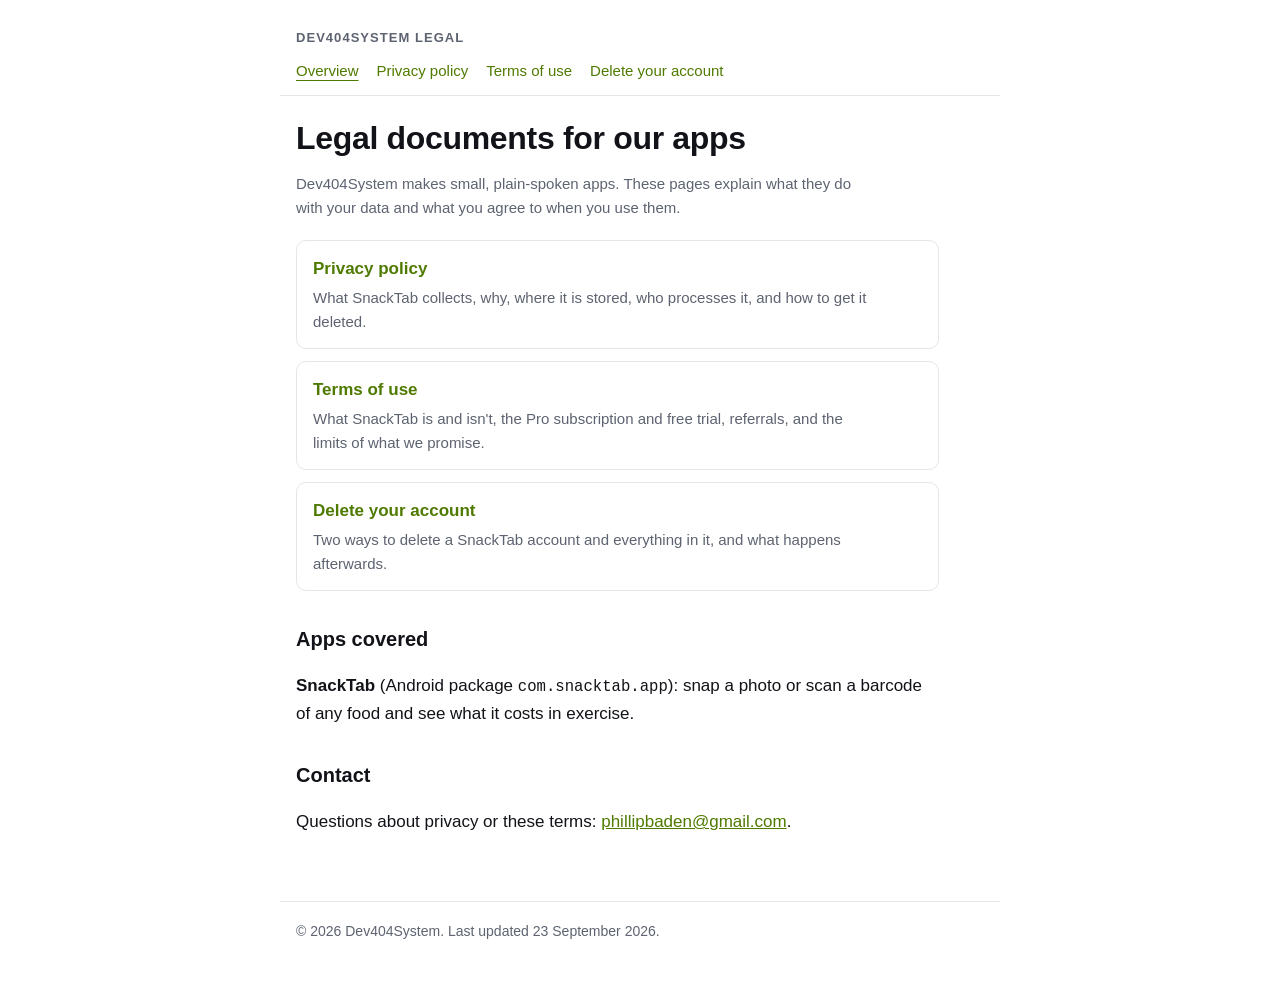
==== index.html @ 414226e0 "Dev404System Legal: SnackTab privacy policy, terms of use, account deletion Co-Authored-By: Claude F" ====
<!doctype html>
<html lang="en">
<head>
  <meta charset="utf-8">
  <meta name="viewport" content="width=device-width, initial-scale=1">
  <title>Dev404System Legal</title>
  <meta name="description" content="Privacy policy, terms of use and account deletion for apps made by Dev404System, including SnackTab.">
  <link rel="stylesheet" href="style.css">
</head>
<body>
  <header>
    <div class="brand"><a href="./">Dev404System Legal</a></div>
    <nav>
      <a href="./" aria-current="page">Overview</a>
      <a href="privacy.html">Privacy policy</a>
      <a href="terms.html">Terms of use</a>
      <a href="delete-account.html">Delete your account</a>
    </nav>
  </header>
  <main>
    <h1>Legal documents for our apps</h1>
    <p class="meta">Dev404System makes small, plain-spoken apps. These pages explain what they do with your data and what you agree to when you use them.</p>

    <ul class="cards">
      <li>
        <a href="privacy.html">Privacy policy</a>
        <p>What SnackTab collects, why, where it is stored, who processes it, and how to get it deleted.</p>
      </li>
      <li>
        <a href="terms.html">Terms of use</a>
        <p>What SnackTab is and isn't, the Pro subscription and free trial, referrals, and the limits of what we promise.</p>
      </li>
      <li>
        <a href="delete-account.html">Delete your account</a>
        <p>Two ways to delete a SnackTab account and everything in it, and what happens afterwards.</p>
      </li>
    </ul>

    <h2>Apps covered</h2>
    <p><strong>SnackTab</strong> (Android package <code>com.snacktab.app</code>): snap a photo or scan a barcode of any food and see what it costs in exercise.</p>

    <h2>Contact</h2>
    <p>Questions about privacy or these terms: <a href="mailto:phillipbaden@gmail.com">phillipbaden@gmail.com</a>.</p>
  </main>
  <footer>© 2026 Dev404System. Last updated 23 September 2026.</footer>
</body>
</html>
---- style.css ----
:root {
  --bg: #ffffff;
  --ink: #111318;
  --muted: #5d6370;
  --line: #e3e6eb;
  --accent: #4f7a00;
  --accent-soft: #eef7d9;
  color-scheme: light dark;
}
@media (prefers-color-scheme: dark) {
  :root {
    --bg: #0a0b0e;
    --ink: #f4f5f7;
    --muted: #9aa0ab;
    --line: #23262e;
    --accent: #d6ff3b;
    --accent-soft: #1b2408;
  }
}
* { box-sizing: border-box; }
html { -webkit-text-size-adjust: 100%; }
body {
  margin: 0;
  background: var(--bg);
  color: var(--ink);
  font: 17px/1.6 -apple-system, BlinkMacSystemFont, "Segoe UI", Roboto, Helvetica, Arial, sans-serif;
}
header, main, footer { max-width: 720px; margin: 0 auto; padding: 0 16px; }
header { padding-top: 28px; padding-bottom: 12px; border-bottom: 1px solid var(--line); }
.brand { font-weight: 700; letter-spacing: 0.08em; text-transform: uppercase; font-size: 13px; color: var(--muted); }
.brand a { color: inherit; text-decoration: none; }
nav { margin-top: 10px; display: flex; flex-wrap: wrap; gap: 6px 18px; font-size: 15px; }
nav a { color: var(--accent); text-decoration: none; }
nav a[aria-current="page"] { text-decoration: underline; text-underline-offset: 4px; }
main { padding-top: 24px; padding-bottom: 48px; }
h1 { font-size: 32px; line-height: 1.15; margin: 0 0 6px; letter-spacing: -0.01em; }
h2 { font-size: 20px; margin: 32px 0 8px; }
h3 { font-size: 17px; margin: 20px 0 4px; }
p, li { max-width: 68ch; }
.meta { color: var(--muted); font-size: 15px; margin-bottom: 20px; }
.note { background: var(--accent-soft); border-left: 4px solid var(--accent); padding: 12px 14px; border-radius: 6px; }
table { border-collapse: collapse; width: 100%; font-size: 15px; }
th, td { text-align: left; vertical-align: top; padding: 8px 10px 8px 0; border-bottom: 1px solid var(--line); }
th { color: var(--muted); font-weight: 600; }
code { font-family: ui-monospace, SFMono-Regular, Menlo, Consolas, monospace; font-size: 0.92em; }
footer { padding: 18px 16px 40px; border-top: 1px solid var(--line); color: var(--muted); font-size: 14px; }
a { color: var(--accent); }
ul.cards { list-style: none; padding: 0; margin: 20px 0; display: grid; gap: 12px; }
ul.cards li { border: 1px solid var(--line); border-radius: 10px; padding: 14px 16px; }
ul.cards a { font-weight: 600; text-decoration: none; }
ul.cards p { margin: 4px 0 0; color: var(--muted); font-size: 15px; }
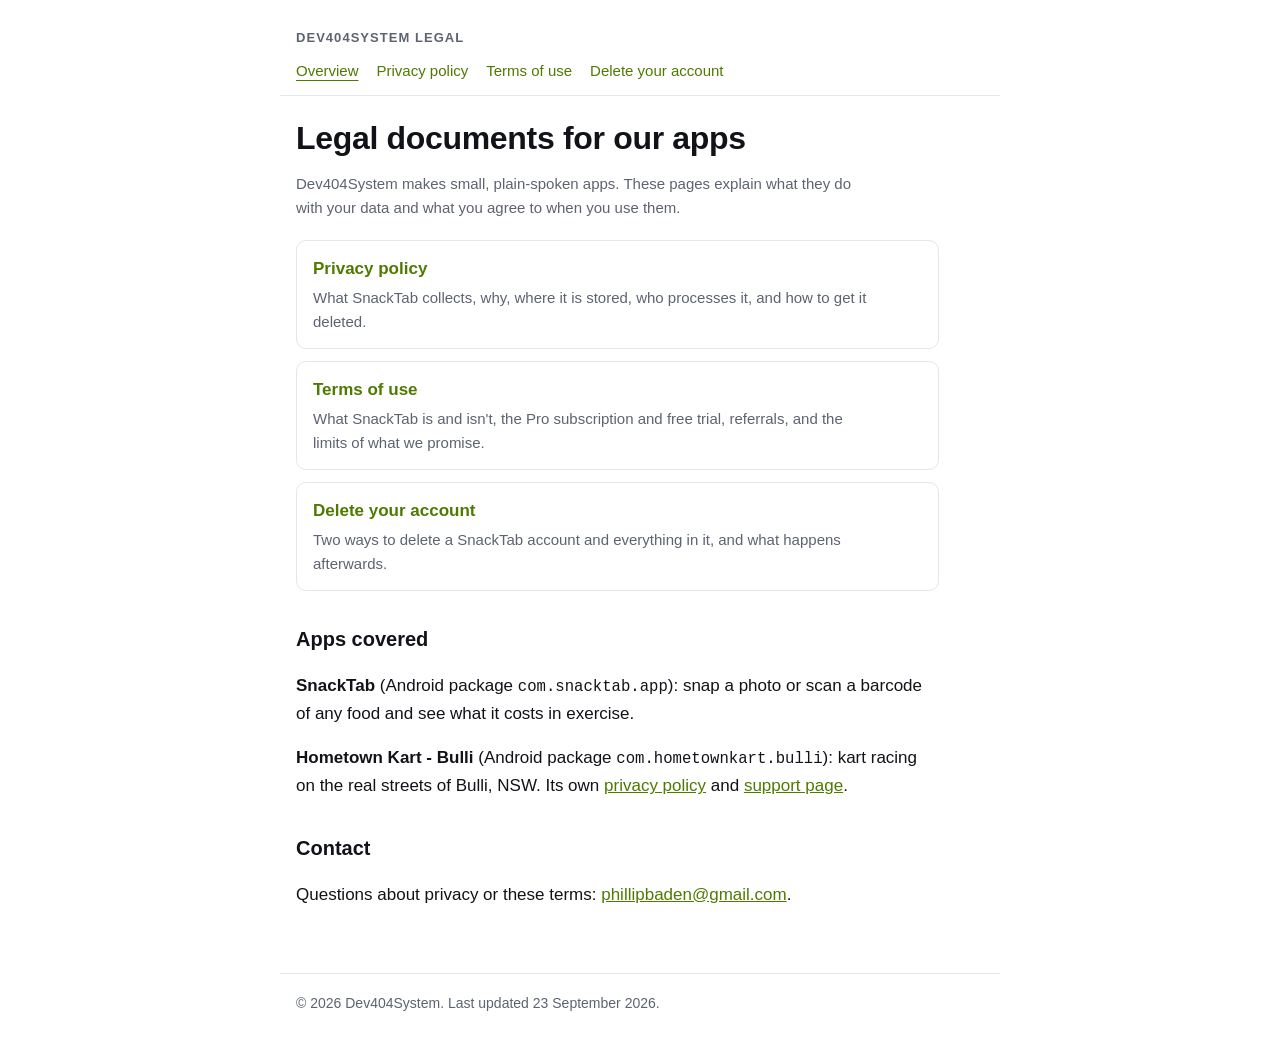
==== commit 74744382: "Index: add Hometown Kart - Bulli" ====
--- a/index.html
+++ b/index.html
@@ -38,6 +38,7 @@
 
     <h2>Apps covered</h2>
     <p><strong>SnackTab</strong> (Android package <code>com.snacktab.app</code>): snap a photo or scan a barcode of any food and see what it costs in exercise.</p>
+    <p><strong>Hometown Kart - Bulli</strong> (Android package <code>com.hometownkart.bulli</code>): kart racing on the real streets of Bulli, NSW. Its own <a href="hometown-kart/privacy.html">privacy policy</a> and <a href="hometown-kart/">support page</a>.</p>
 
     <h2>Contact</h2>
     <p>Questions about privacy or these terms: <a href="mailto:phillipbaden@gmail.com">phillipbaden@gmail.com</a>.</p>
